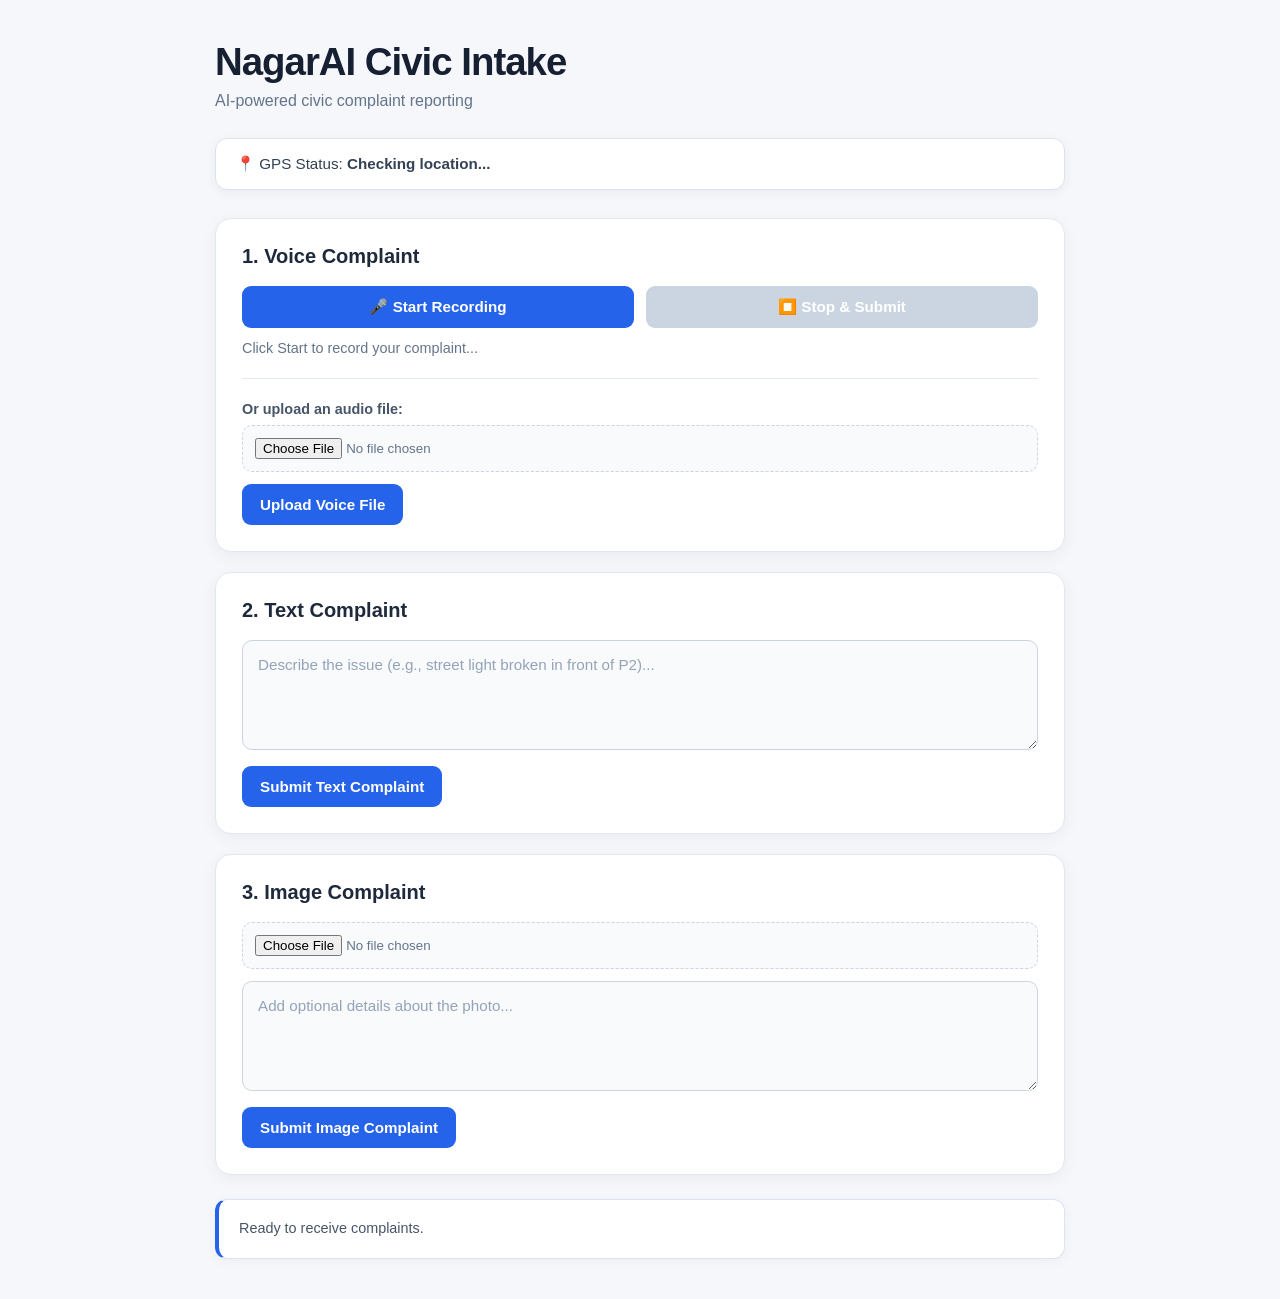
==== index.html @ 47a05e40 "Rename frontend/index.html to index.html" ====
<!DOCTYPE html>
<html lang="en">
<head>
    <meta charset="UTF-8">
    <meta name="viewport" content="width=device-width, initial-scale=1.0">
    <title>NagarAI - Civic Intake</title>
    <link rel="stylesheet" href="style.css">
</head>
<body>
    <div class="container">
        <h1>NagarAI Civic Intake</h1>
        
        <!-- GPS Status Badge -->
        <div id="gpsBadge" class="gps-badge">
            📍 GPS Status: <span id="gpsText">Checking location...</span>
        </div>

        <!-- 1. Voice Complaint Section -->
        <div class="card">
            <h2>1. Voice Complaint</h2>
            
            <!-- Mic Record Option -->
            <div class="voice-controls">
                <button type="button" id="startRec">🎤 Start Recording</button>
                <button type="button" id="stopRec" disabled>⏹️ Stop & Submit</button>
            </div>
            <p id="recStatus">Click Start to record your complaint...</p>

            <hr class="divider">

            <!-- File Upload Option -->
            <form id="voiceForm">
                <label for="audioFile">Or upload an audio file:</label>
                <input type="file" id="audioFile" accept="audio/*">
                <button type="submit">Upload Voice File</button>
            </form>
        </div>

        <!-- 2. Text Complaint Section -->
        <div class="card">
            <h2>2. Text Complaint</h2>
            <form id="textForm">
                <textarea id="textInput" placeholder="Describe the issue (e.g., street light broken in front of P2)..." required></textarea>
                <button type="submit">Submit Text Complaint</button>
            </form>
        </div>

        <!-- 3. Image Complaint Section -->
        <div class="card">
            <h2>3. Image Complaint</h2>
            <form id="imageForm">
                <input type="file" id="imageFile" accept="image/*" required>
                <textarea id="imageCaption" placeholder="Add optional details about the photo..."></textarea>
                <button type="submit">Submit Image Complaint</button>
            </form>
        </div>

        <!-- Submission Status Output -->
        <div id="status" class="status-box">Ready to receive complaints.</div>
    </div>

    <script src="script.js"></script>
</body>
</html>
---- style.css ----
/* ================================
   NagarAI — Civic Intake UI
   ================================ */

* {
    box-sizing: border-box;
    margin: 0;
    padding: 0;
}

body {
    font-family: Inter, -apple-system, BlinkMacSystemFont, "Segoe UI", Arial, sans-serif;
    min-height: 100vh;
    background: #f5f7fb;
    color: #172033;
    padding: 40px 20px;
}

/* Main container */

.container {
    width: 100%;
    max-width: 850px;
    margin: 0 auto;
}

/* Header */

h1 {
    font-size: 2.4rem;
    font-weight: 750;
    letter-spacing: -1px;
    margin-bottom: 8px;
}

h1::after {
    content: "AI-powered civic complaint reporting";
    display: block;
    font-size: 1rem;
    font-weight: 400;
    letter-spacing: 0;
    color: #64748b;
    margin-top: 8px;
}

/* GPS */

.gps-badge {
    margin: 28px 0;
    padding: 16px 20px;
    background: #ffffff;
    border: 1px solid #dbe3ef;
    border-radius: 12px;
    color: #334155;
    font-size: 0.95rem;
    box-shadow: 0 3px 12px rgba(15, 23, 42, 0.05);
}

.gps-badge span {
    font-weight: 600;
}

/* Cards */

.card {
    background: #ffffff;
    padding: 26px;
    margin-bottom: 20px;
    border: 1px solid #e2e8f0;
    border-radius: 16px;
    box-shadow: 0 4px 16px rgba(15, 23, 42, 0.05);
    transition: transform 0.2s ease, box-shadow 0.2s ease;
}

.card:hover {
    transform: translateY(-2px);
    box-shadow: 0 8px 24px rgba(15, 23, 42, 0.08);
}

.card h2 {
    font-size: 1.25rem;
    margin-bottom: 18px;
    color: #1e293b;
}

/* Voice controls */

.voice-controls {
    display: flex;
    gap: 12px;
    margin-bottom: 12px;
    flex-wrap: wrap;
}

.voice-controls button {
    flex: 1;
    min-width: 180px;
}

/* Buttons */

button {
    background: #2563eb;
    color: #ffffff;
    border: none;
    padding: 12px 18px;
    border-radius: 9px;
    font-size: 0.95rem;
    font-weight: 600;
    cursor: pointer;
    transition: all 0.2s ease;
}

button:hover {
    background: #1d4ed8;
    transform: translateY(-1px);
}

button:active {
    transform: translateY(0);
}

button:disabled {
    background: #cbd5e1;
    cursor: not-allowed;
    transform: none;
}

/* Recording status */

#recStatus {
    color: #64748b;
    font-size: 0.9rem;
    margin-top: 8px;
}

/* Divider */

.divider {
    border: none;
    border-top: 1px solid #e2e8f0;
    margin: 22px 0;
}

/* Labels */

label {
    display: block;
    margin-bottom: 8px;
    font-size: 0.9rem;
    font-weight: 600;
    color: #475569;
}

/* Text areas */

textarea {
    width: 100%;
    min-height: 110px;
    resize: vertical;
    padding: 13px 15px;
    margin-bottom: 12px;
    border: 1px solid #cbd5e1;
    border-radius: 10px;
    background: #f8fafc;
    color: #1e293b;
    font-family: inherit;
    font-size: 0.95rem;
    line-height: 1.5;
    outline: none;
    transition: border-color 0.2s ease, box-shadow 0.2s ease;
}

textarea:focus {
    border-color: #2563eb;
    box-shadow: 0 0 0 3px rgba(37, 99, 235, 0.12);
    background: #ffffff;
}

textarea::placeholder {
    color: #94a3b8;
}

/* File inputs */

input[type="file"] {
    width: 100%;
    padding: 12px;
    margin-bottom: 12px;
    border: 1px dashed #cbd5e1;
    border-radius: 10px;
    background: #f8fafc;
    color: #64748b;
    cursor: pointer;
}

input[type="file"]:hover {
    border-color: #2563eb;
    background: #f1f5ff;
}

/* Status */

.status-box {
    margin-top: 24px;
    padding: 18px 20px;
    background: #ffffff;
    border: 1px solid #dbe3ef;
    border-left: 4px solid #2563eb;
    border-radius: 12px;
    color: #475569;
    white-space: pre-wrap;
    line-height: 1.5;
    font-size: 0.9rem;
    box-shadow: 0 3px 12px rgba(15, 23, 42, 0.04);
}

/* Mobile */

@media (max-width: 600px) {

    body {
        padding: 24px 14px;
    }

    h1 {
        font-size: 1.9rem;
    }

    .card {
        padding: 20px;
    }

    .voice-controls {
        flex-direction: column;
    }

    .voice-controls button {
        width: 100%;
    }

    button {
        width: 100%;
    }
}
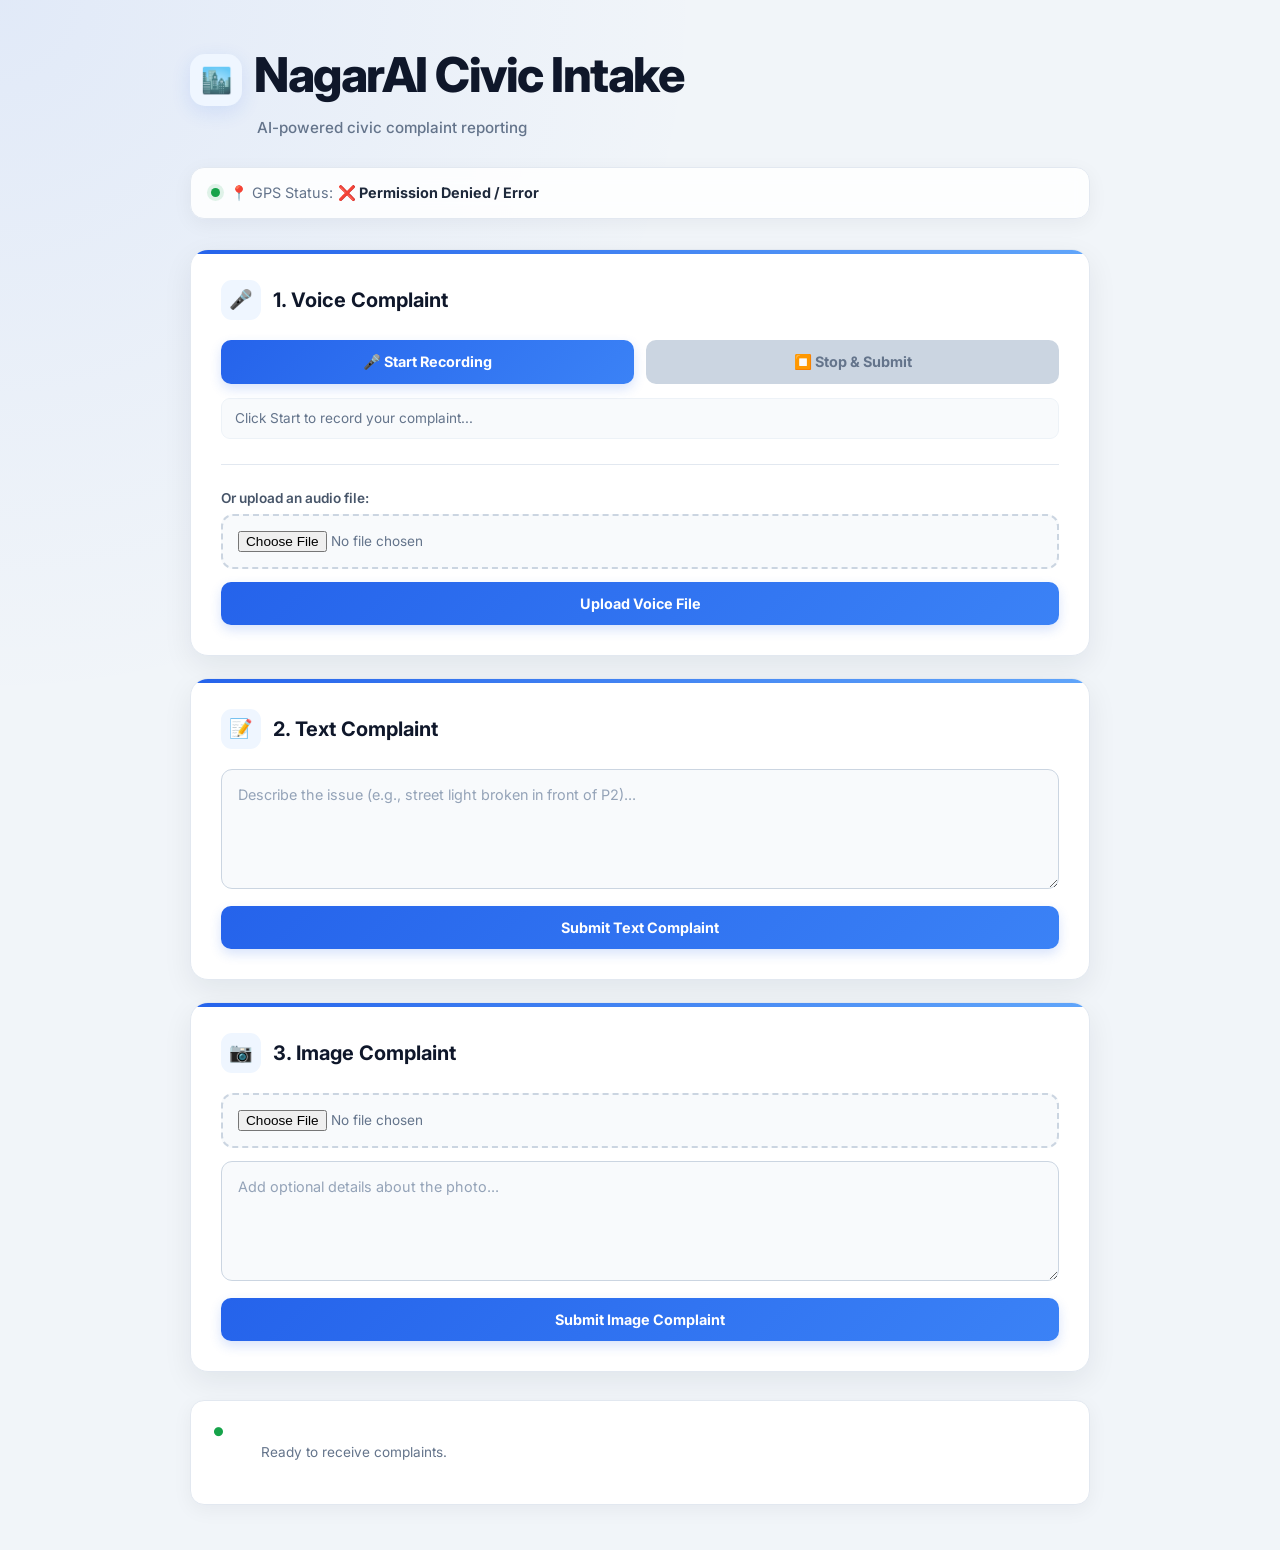
==== commit da4e8b1c: "Update index.html" ====
--- a/index.html
+++ b/index.html
@@ -3,62 +3,172 @@
 <head>
     <meta charset="UTF-8">
     <meta name="viewport" content="width=device-width, initial-scale=1.0">
+
     <title>NagarAI - Civic Intake</title>
+
     <link rel="stylesheet" href="style.css">
 </head>
+
 <body>
+
     <div class="container">
+
+        <!-- =========================
+             HEADER
+             ========================= -->
+
         <h1>NagarAI Civic Intake</h1>
-        
-        <!-- GPS Status Badge -->
+
+
+        <!-- =========================
+             GPS STATUS
+             ========================= -->
+
         <div id="gpsBadge" class="gps-badge">
-            📍 GPS Status: <span id="gpsText">Checking location...</span>
+            📍 GPS Status:
+            <span id="gpsText">Checking location...</span>
         </div>
 
-        <!-- 1. Voice Complaint Section -->
+
+        <!-- =========================
+             1. VOICE COMPLAINT
+             ========================= -->
+
         <div class="card">
+
             <h2>1. Voice Complaint</h2>
-            
-            <!-- Mic Record Option -->
+
+            <!-- Record using microphone -->
+
             <div class="voice-controls">
-                <button type="button" id="startRec">🎤 Start Recording</button>
-                <button type="button" id="stopRec" disabled>⏹️ Stop & Submit</button>
+
+                <button
+                    type="button"
+                    id="startRec"
+                >
+                    🎤 Start Recording
+                </button>
+
+                <button
+                    type="button"
+                    id="stopRec"
+                    disabled
+                >
+                    ⏹️ Stop & Submit
+                </button>
+
             </div>
-            <p id="recStatus">Click Start to record your complaint...</p>
+
+
+            <p id="recStatus">
+                Click Start to record your complaint...
+            </p>
+
 
             <hr class="divider">
 
-            <!-- File Upload Option -->
+
+            <!-- Upload existing audio -->
+
             <form id="voiceForm">
-                <label for="audioFile">Or upload an audio file:</label>
-                <input type="file" id="audioFile" accept="audio/*">
-                <button type="submit">Upload Voice File</button>
+
+                <label for="audioFile">
+                    Or upload an audio file:
+                </label>
+
+                <input
+                    type="file"
+                    id="audioFile"
+                    accept="audio/*"
+                >
+
+                <button type="submit">
+                    Upload Voice File
+                </button>
+
             </form>
+
         </div>
 
-        <!-- 2. Text Complaint Section -->
+
+
+        <!-- =========================
+             2. TEXT COMPLAINT
+             ========================= -->
+
         <div class="card">
+
             <h2>2. Text Complaint</h2>
+
             <form id="textForm">
-                <textarea id="textInput" placeholder="Describe the issue (e.g., street light broken in front of P2)..." required></textarea>
-                <button type="submit">Submit Text Complaint</button>
+
+                <textarea
+                    id="textInput"
+                    placeholder="Describe the issue (e.g., street light broken in front of P2)..."
+                    required
+                ></textarea>
+
+                <button type="submit">
+                    Submit Text Complaint
+                </button>
+
             </form>
+
         </div>
 
-        <!-- 3. Image Complaint Section -->
+
+
+        <!-- =========================
+             3. IMAGE COMPLAINT
+             ========================= -->
+
         <div class="card">
+
             <h2>3. Image Complaint</h2>
+
             <form id="imageForm">
-                <input type="file" id="imageFile" accept="image/*" required>
-                <textarea id="imageCaption" placeholder="Add optional details about the photo..."></textarea>
-                <button type="submit">Submit Image Complaint</button>
+
+                <input
+                    type="file"
+                    id="imageFile"
+                    accept="image/*"
+                    required
+                >
+
+                <textarea
+                    id="imageCaption"
+                    placeholder="Add optional details about the photo..."
+                ></textarea>
+
+                <button type="submit">
+                    Submit Image Complaint
+                </button>
+
             </form>
+
         </div>
 
-        <!-- Submission Status Output -->
-        <div id="status" class="status-box">Ready to receive complaints.</div>
+
+
+        <!-- =========================
+             SUBMISSION STATUS
+             ========================= -->
+
+        <div
+            id="status"
+            class="status-box"
+        >
+            Ready to receive complaints.
+        </div>
+
     </div>
 
+
+    <!-- =========================
+         JAVASCRIPT
+         ========================= -->
+
     <script src="script.js"></script>
+
 </body>
 </html>
--- a/style.css
+++ b/style.css
@@ -1,6 +1,34 @@
-/* ================================
-   NagarAI — Civic Intake UI
-   ================================ */
+/* =========================================================
+   NagarAI — Modern Civic Intake UI
+   ========================================================= */
+
+@import url('https://fonts.googleapis.com/css2?family=Inter:wght@400;500;600;700;800&display=swap');
+
+:root {
+    --primary: #2563eb;
+    --primary-dark: #1d4ed8;
+    --primary-light: #eff6ff;
+
+    --navy: #0f172a;
+    --text: #1e293b;
+    --muted: #64748b;
+    --light-muted: #94a3b8;
+
+    --background: #f1f5f9;
+    --surface: #ffffff;
+    --border: #e2e8f0;
+
+    --success: #16a34a;
+    --danger: #dc2626;
+
+    --radius: 18px;
+    --shadow: 0 10px 30px rgba(15, 23, 42, 0.07);
+}
+
+
+/* =========================================================
+   GLOBAL
+   ========================================================= */
 
 * {
     box-sizing: border-box;
@@ -8,227 +36,615 @@
     padding: 0;
 }
 
+html {
+    scroll-behavior: smooth;
+}
+
 body {
-    font-family: Inter, -apple-system, BlinkMacSystemFont, "Segoe UI", Arial, sans-serif;
+    font-family: "Inter", -apple-system, BlinkMacSystemFont,
+        "Segoe UI", Arial, sans-serif;
+
     min-height: 100vh;
-    background: #f5f7fb;
-    color: #172033;
-    padding: 40px 20px;
-}
-
-/* Main container */
+
+    background:
+        radial-gradient(
+            circle at top left,
+            rgba(37, 99, 235, 0.08),
+            transparent 35%
+        ),
+        var(--background);
+
+    color: var(--text);
+
+    padding: 45px 20px;
+}
+
+
+/* =========================================================
+   MAIN CONTAINER
+   ========================================================= */
 
 .container {
     width: 100%;
-    max-width: 850px;
+    max-width: 900px;
     margin: 0 auto;
 }
 
-/* Header */
+
+/* =========================================================
+   HEADER
+   ========================================================= */
 
 h1 {
-    font-size: 2.4rem;
-    font-weight: 750;
-    letter-spacing: -1px;
-    margin-bottom: 8px;
+    position: relative;
+
+    font-size: clamp(2rem, 5vw, 3rem);
+    font-weight: 800;
+
+    letter-spacing: -1.5px;
+
+    color: var(--navy);
+
+    margin-bottom: 12px;
+}
+
+h1::before {
+    content: "🏙️";
+
+    display: inline-flex;
+
+    align-items: center;
+    justify-content: center;
+
+    width: 52px;
+    height: 52px;
+
+    margin-right: 12px;
+
+    font-size: 25px;
+
+    background: var(--primary-light);
+
+    border-radius: 15px;
+
+    vertical-align: middle;
+
+    box-shadow:
+        0 6px 20px rgba(37, 99, 235, 0.12);
 }
 
 h1::after {
     content: "AI-powered civic complaint reporting";
+
     display: block;
-    font-size: 1rem;
-    font-weight: 400;
+
+    font-size: 0.95rem;
+    font-weight: 500;
+
     letter-spacing: 0;
-    color: #64748b;
-    margin-top: 8px;
-}
-
-/* GPS */
+
+    color: var(--muted);
+
+    margin-top: 12px;
+
+    margin-left: 67px;
+}
+
+
+/* =========================================================
+   GPS STATUS
+   ========================================================= */
 
 .gps-badge {
-    margin: 28px 0;
+    position: relative;
+
+    display: flex;
+    align-items: center;
+
+    margin: 30px 0;
+
     padding: 16px 20px;
-    background: #ffffff;
-    border: 1px solid #dbe3ef;
-    border-radius: 12px;
-    color: #334155;
-    font-size: 0.95rem;
-    box-shadow: 0 3px 12px rgba(15, 23, 42, 0.05);
+
+    background: rgba(255, 255, 255, 0.85);
+
+    backdrop-filter: blur(10px);
+
+    border: 1px solid var(--border);
+
+    border-radius: 14px;
+
+    color: var(--muted);
+
+    font-size: 0.9rem;
+
+    box-shadow: 0 5px 20px rgba(15, 23, 42, 0.05);
+}
+
+.gps-badge::before {
+    content: "";
+
+    width: 9px;
+    height: 9px;
+
+    background: var(--success);
+
+    border-radius: 50%;
+
+    margin-right: 10px;
+
+    box-shadow:
+        0 0 0 4px rgba(22, 163, 74, 0.12);
 }
 
 .gps-badge span {
-    font-weight: 600;
-}
-
-/* Cards */
+    margin-left: 5px;
+
+    font-weight: 700;
+
+    color: var(--text);
+}
+
+
+/* =========================================================
+   COMPLAINT CARDS
+   ========================================================= */
 
 .card {
-    background: #ffffff;
-    padding: 26px;
+    position: relative;
+
+    background: var(--surface);
+
+    padding: 30px;
+
+    margin-bottom: 22px;
+
+    border: 1px solid var(--border);
+
+    border-radius: var(--radius);
+
+    box-shadow: var(--shadow);
+
+    overflow: hidden;
+
+    transition:
+        transform 0.25s ease,
+        box-shadow 0.25s ease,
+        border-color 0.25s ease;
+}
+
+
+/* Decorative accent */
+
+.card::before {
+    content: "";
+
+    position: absolute;
+
+    top: 0;
+    left: 0;
+
+    width: 100%;
+    height: 4px;
+
+    background: linear-gradient(
+        90deg,
+        var(--primary),
+        #60a5fa
+    );
+}
+
+
+.card:hover {
+    transform: translateY(-4px);
+
+    border-color: #bfdbfe;
+
+    box-shadow:
+        0 16px 40px rgba(15, 23, 42, 0.09);
+}
+
+
+/* =========================================================
+   CARD HEADINGS
+   ========================================================= */
+
+.card h2 {
+    display: flex;
+    align-items: center;
+
+    font-size: 1.25rem;
+
+    font-weight: 700;
+
+    color: var(--navy);
+
     margin-bottom: 20px;
-    border: 1px solid #e2e8f0;
-    border-radius: 16px;
-    box-shadow: 0 4px 16px rgba(15, 23, 42, 0.05);
-    transition: transform 0.2s ease, box-shadow 0.2s ease;
-}
-
-.card:hover {
-    transform: translateY(-2px);
-    box-shadow: 0 8px 24px rgba(15, 23, 42, 0.08);
-}
-
-.card h2 {
-    font-size: 1.25rem;
-    margin-bottom: 18px;
-    color: #1e293b;
-}
-
-/* Voice controls */
+}
+
+
+/* Add visual icons to each section */
+
+.card:nth-of-type(2) h2::before {
+    content: "🎤";
+}
+
+.card:nth-of-type(3) h2::before {
+    content: "📝";
+}
+
+.card:nth-of-type(4) h2::before {
+    content: "📷";
+}
+
+.card h2::before {
+    display: inline-flex;
+
+    align-items: center;
+    justify-content: center;
+
+    width: 40px;
+    height: 40px;
+
+    margin-right: 12px;
+
+    background: var(--primary-light);
+
+    border-radius: 11px;
+
+    font-size: 19px;
+}
+
+
+/* =========================================================
+   VOICE CONTROLS
+   ========================================================= */
 
 .voice-controls {
     display: flex;
+
     gap: 12px;
-    margin-bottom: 12px;
+
+    margin-bottom: 14px;
+
     flex-wrap: wrap;
 }
 
 .voice-controls button {
     flex: 1;
-    min-width: 180px;
-}
-
-/* Buttons */
+
+    min-width: 190px;
+}
+
+
+/* =========================================================
+   BUTTONS
+   ========================================================= */
 
 button {
-    background: #2563eb;
-    color: #ffffff;
+    position: relative;
+
+    background: linear-gradient(
+        135deg,
+        var(--primary),
+        #3b82f6
+    );
+
+    color: white;
+
     border: none;
-    padding: 12px 18px;
-    border-radius: 9px;
-    font-size: 0.95rem;
-    font-weight: 600;
+
+    padding: 13px 20px;
+
+    border-radius: 10px;
+
+    font-family: inherit;
+
+    font-size: 0.9rem;
+
+    font-weight: 700;
+
     cursor: pointer;
-    transition: all 0.2s ease;
+
+    box-shadow:
+        0 5px 12px rgba(37, 99, 235, 0.18);
+
+    transition:
+        transform 0.2s ease,
+        box-shadow 0.2s ease,
+        background 0.2s ease;
 }
 
 button:hover {
-    background: #1d4ed8;
-    transform: translateY(-1px);
+    background: linear-gradient(
+        135deg,
+        var(--primary-dark),
+        var(--primary)
+    );
+
+    transform: translateY(-2px);
+
+    box-shadow:
+        0 8px 18px rgba(37, 99, 235, 0.25);
 }
 
 button:active {
     transform: translateY(0);
+
+    box-shadow:
+        0 3px 8px rgba(37, 99, 235, 0.18);
 }
 
 button:disabled {
     background: #cbd5e1;
+
+    color: #64748b;
+
     cursor: not-allowed;
+
+    box-shadow: none;
+
     transform: none;
 }
 
-/* Recording status */
+
+/* =========================================================
+   RECORDING STATUS
+   ========================================================= */
 
 #recStatus {
-    color: #64748b;
-    font-size: 0.9rem;
-    margin-top: 8px;
-}
-
-/* Divider */
+    display: flex;
+    align-items: center;
+
+    min-height: 38px;
+
+    padding: 10px 13px;
+
+    background: #f8fafc;
+
+    border-radius: 9px;
+
+    border: 1px solid #edf2f7;
+
+    color: var(--muted);
+
+    font-size: 0.85rem;
+
+    line-height: 1.4;
+}
+
+
+/* =========================================================
+   DIVIDER
+   ========================================================= */
 
 .divider {
     border: none;
-    border-top: 1px solid #e2e8f0;
-    margin: 22px 0;
-}
-
-/* Labels */
+
+    border-top: 1px solid var(--border);
+
+    margin: 25px 0;
+}
+
+
+/* =========================================================
+   LABELS
+   ========================================================= */
 
 label {
     display: block;
+
     margin-bottom: 8px;
-    font-size: 0.9rem;
+
+    font-size: 0.85rem;
+
     font-weight: 600;
+
     color: #475569;
 }
 
-/* Text areas */
+
+/* =========================================================
+   TEXTAREAS
+   ========================================================= */
 
 textarea {
     width: 100%;
-    min-height: 110px;
+
+    min-height: 120px;
+
     resize: vertical;
-    padding: 13px 15px;
-    margin-bottom: 12px;
+
+    padding: 14px 16px;
+
+    margin-bottom: 13px;
+
     border: 1px solid #cbd5e1;
-    border-radius: 10px;
+
+    border-radius: 11px;
+
     background: #f8fafc;
-    color: #1e293b;
+
+    color: var(--text);
+
     font-family: inherit;
-    font-size: 0.95rem;
-    line-height: 1.5;
+
+    font-size: 0.9rem;
+
+    line-height: 1.55;
+
     outline: none;
-    transition: border-color 0.2s ease, box-shadow 0.2s ease;
+
+    transition:
+        border-color 0.2s ease,
+        box-shadow 0.2s ease,
+        background 0.2s ease;
+}
+
+textarea:hover {
+    border-color: #94a3b8;
 }
 
 textarea:focus {
-    border-color: #2563eb;
-    box-shadow: 0 0 0 3px rgba(37, 99, 235, 0.12);
-    background: #ffffff;
+    border-color: var(--primary);
+
+    background: white;
+
+    box-shadow:
+        0 0 0 4px rgba(37, 99, 235, 0.1);
 }
 
 textarea::placeholder {
-    color: #94a3b8;
-}
-
-/* File inputs */
+    color: var(--light-muted);
+}
+
+
+/* =========================================================
+   FILE INPUTS
+   ========================================================= */
 
 input[type="file"] {
     width: 100%;
-    padding: 12px;
-    margin-bottom: 12px;
-    border: 1px dashed #cbd5e1;
-    border-radius: 10px;
+
+    padding: 15px;
+
+    margin-bottom: 13px;
+
+    border: 2px dashed #cbd5e1;
+
+    border-radius: 12px;
+
     background: #f8fafc;
-    color: #64748b;
+
+    color: var(--muted);
+
+    font-family: inherit;
+
+    font-size: 0.85rem;
+
     cursor: pointer;
+
+    transition:
+        border-color 0.2s ease,
+        background 0.2s ease;
 }
 
 input[type="file"]:hover {
-    border-color: #2563eb;
-    background: #f1f5ff;
-}
-
-/* Status */
+    border-color: var(--primary);
+
+    background: var(--primary-light);
+}
+
+
+/* =========================================================
+   STATUS BOX
+   ========================================================= */
 
 .status-box {
-    margin-top: 24px;
-    padding: 18px 20px;
-    background: #ffffff;
-    border: 1px solid #dbe3ef;
-    border-left: 4px solid #2563eb;
-    border-radius: 12px;
-    color: #475569;
+    position: relative;
+
+    margin-top: 28px;
+
+    padding: 20px 22px;
+
+    background: white;
+
+    border: 1px solid var(--border);
+
+    border-radius: 14px;
+
+    color: var(--muted);
+
     white-space: pre-wrap;
-    line-height: 1.5;
-    font-size: 0.9rem;
-    box-shadow: 0 3px 12px rgba(15, 23, 42, 0.04);
-}
-
-/* Mobile */
-
-@media (max-width: 600px) {
+
+    line-height: 1.55;
+
+    font-size: 0.85rem;
+
+    box-shadow:
+        0 5px 20px rgba(15, 23, 42, 0.05);
+}
+
+
+/* Status indicator */
+
+.status-box::before {
+    content: "●";
+
+    color: var(--success);
+
+    margin-right: 8px;
+
+    font-size: 0.75rem;
+}
+
+
+/* =========================================================
+   FORM SPACING
+   ========================================================= */
+
+form {
+    width: 100%;
+}
+
+
+/* =========================================================
+   FOCUS ACCESSIBILITY
+   ========================================================= */
+
+button:focus-visible,
+textarea:focus-visible,
+input:focus-visible {
+    outline: 3px solid rgba(37, 99, 235, 0.25);
+
+    outline-offset: 2px;
+}
+
+
+/* =========================================================
+   MOBILE
+   ========================================================= */
+
+@media (max-width: 700px) {
 
     body {
-        padding: 24px 14px;
+        padding: 25px 14px;
+    }
+
+    .container {
+        max-width: 100%;
     }
 
     h1 {
-        font-size: 1.9rem;
+        font-size: 2rem;
+    }
+
+    h1::before {
+        width: 44px;
+        height: 44px;
+
+        font-size: 21px;
+
+        margin-right: 8px;
+    }
+
+    h1::after {
+        margin-left: 0;
+
+        font-size: 0.85rem;
+    }
+
+    .gps-badge {
+        margin: 22px 0;
     }
 
     .card {
-        padding: 20px;
+        padding: 22px;
+
+        border-radius: 15px;
+    }
+
+    .card h2 {
+        font-size: 1.1rem;
     }
 
     .voice-controls {
@@ -237,9 +653,40 @@
 
     .voice-controls button {
         width: 100%;
+
+        min-width: 0;
     }
 
     button {
         width: 100%;
     }
 }
+
+
+/* =========================================================
+   VERY SMALL SCREENS
+   ========================================================= */
+
+@media (max-width: 400px) {
+
+    body {
+        padding: 18px 10px;
+    }
+
+    .card {
+        padding: 18px;
+    }
+
+    h1 {
+        font-size: 1.7rem;
+    }
+
+    h1::before {
+        display: none;
+    }
+}
+
+    button {
+        width: 100%;
+    }
+}
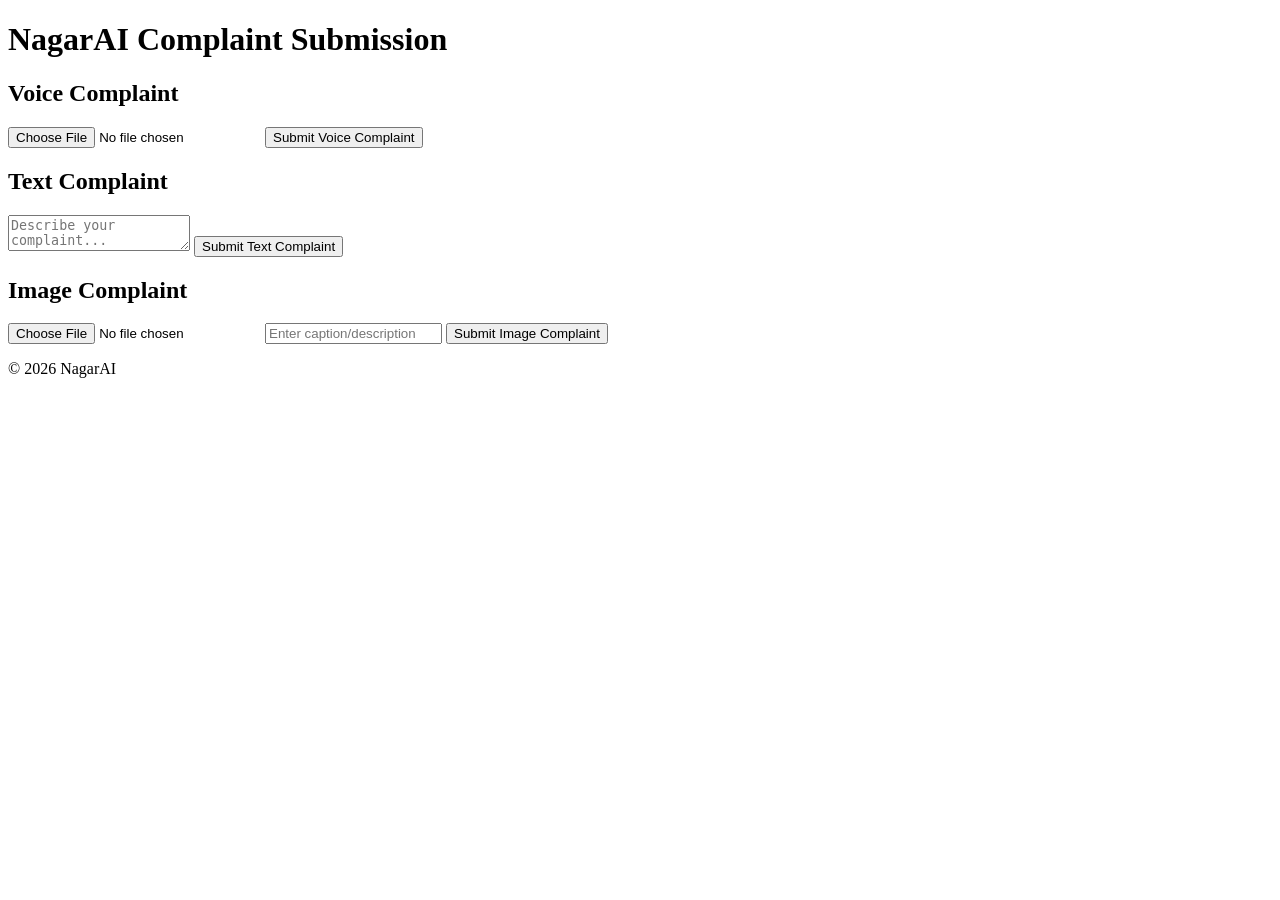
==== commit 1a9ae2fb: "Update index.html" ====
--- a/index.html
+++ b/index.html
@@ -1,174 +1,45 @@
 <!DOCTYPE html>
 <html lang="en">
 <head>
-    <meta charset="UTF-8">
-    <meta name="viewport" content="width=device-width, initial-scale=1.0">
+  <meta charset="UTF-8">
+  <title>NagarAI Civic Complaint Portal</title>
+  <link rel="stylesheet" href="styles.css">
+</head>
+<body>
+  <header>
+    <h1>NagarAI Complaint Submission</h1>
+  </header>
 
-    <title>NagarAI - Civic Intake</title>
+  <main>
+    <!-- Voice Complaint -->
+    <section>
+      <h2>Voice Complaint</h2>
+      <input type="file" id="voiceFile" accept="audio/*">
+      <button onclick="submitVoice()">Submit Voice Complaint</button>
+    </section>
 
-    <link rel="stylesheet" href="style.css">
-</head>
+    <!-- Text Complaint -->
+    <section>
+      <h2>Text Complaint</h2>
+      <textarea id="textComplaint" placeholder="Describe your complaint..."></textarea>
+      <button onclick="submitText()">Submit Text Complaint</button>
+    </section>
 
-<body>
+    <!-- Image Complaint -->
+    <section>
+      <h2>Image Complaint</h2>
+      <input type="file" id="imageFile" accept="image/*">
+      <input type="text" id="imageCaption" placeholder="Enter caption/description">
+      <button onclick="submitImage()">Submit Image Complaint</button>
+    </section>
 
-    <div class="container">
+    <div id="response"></div>
+  </main>
 
-        <!-- =========================
-             HEADER
-             ========================= -->
+  <footer>
+    <p>&copy; 2026 NagarAI</p>
+  </footer>
 
-        <h1>NagarAI Civic Intake</h1>
-
-
-        <!-- =========================
-             GPS STATUS
-             ========================= -->
-
-        <div id="gpsBadge" class="gps-badge">
-            📍 GPS Status:
-            <span id="gpsText">Checking location...</span>
-        </div>
-
-
-        <!-- =========================
-             1. VOICE COMPLAINT
-             ========================= -->
-
-        <div class="card">
-
-            <h2>1. Voice Complaint</h2>
-
-            <!-- Record using microphone -->
-
-            <div class="voice-controls">
-
-                <button
-                    type="button"
-                    id="startRec"
-                >
-                    🎤 Start Recording
-                </button>
-
-                <button
-                    type="button"
-                    id="stopRec"
-                    disabled
-                >
-                    ⏹️ Stop & Submit
-                </button>
-
-            </div>
-
-
-            <p id="recStatus">
-                Click Start to record your complaint...
-            </p>
-
-
-            <hr class="divider">
-
-
-            <!-- Upload existing audio -->
-
-            <form id="voiceForm">
-
-                <label for="audioFile">
-                    Or upload an audio file:
-                </label>
-
-                <input
-                    type="file"
-                    id="audioFile"
-                    accept="audio/*"
-                >
-
-                <button type="submit">
-                    Upload Voice File
-                </button>
-
-            </form>
-
-        </div>
-
-
-
-        <!-- =========================
-             2. TEXT COMPLAINT
-             ========================= -->
-
-        <div class="card">
-
-            <h2>2. Text Complaint</h2>
-
-            <form id="textForm">
-
-                <textarea
-                    id="textInput"
-                    placeholder="Describe the issue (e.g., street light broken in front of P2)..."
-                    required
-                ></textarea>
-
-                <button type="submit">
-                    Submit Text Complaint
-                </button>
-
-            </form>
-
-        </div>
-
-
-
-        <!-- =========================
-             3. IMAGE COMPLAINT
-             ========================= -->
-
-        <div class="card">
-
-            <h2>3. Image Complaint</h2>
-
-            <form id="imageForm">
-
-                <input
-                    type="file"
-                    id="imageFile"
-                    accept="image/*"
-                    required
-                >
-
-                <textarea
-                    id="imageCaption"
-                    placeholder="Add optional details about the photo..."
-                ></textarea>
-
-                <button type="submit">
-                    Submit Image Complaint
-                </button>
-
-            </form>
-
-        </div>
-
-
-
-        <!-- =========================
-             SUBMISSION STATUS
-             ========================= -->
-
-        <div
-            id="status"
-            class="status-box"
-        >
-            Ready to receive complaints.
-        </div>
-
-    </div>
-
-
-    <!-- =========================
-         JAVASCRIPT
-         ========================= -->
-
-    <script src="script.js"></script>
-
+  <script src="script.js"></script>
 </body>
 </html>
